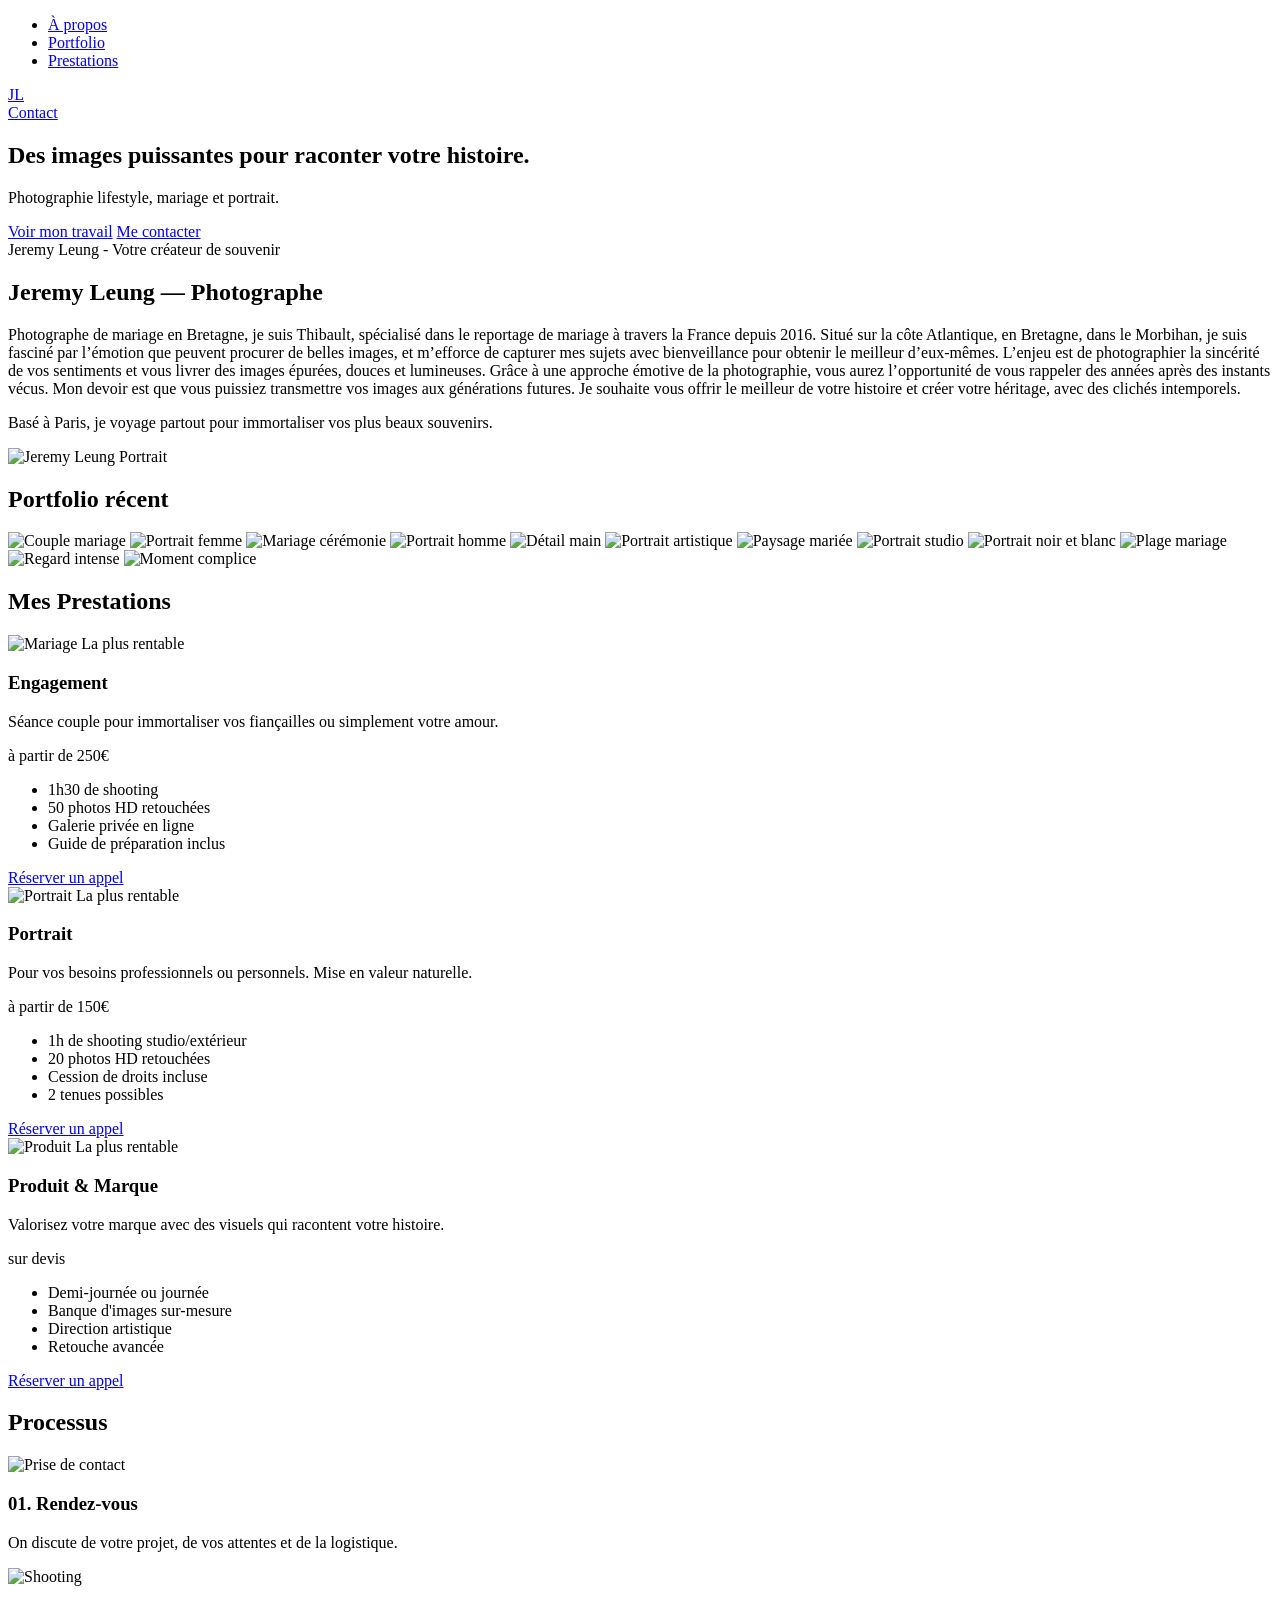
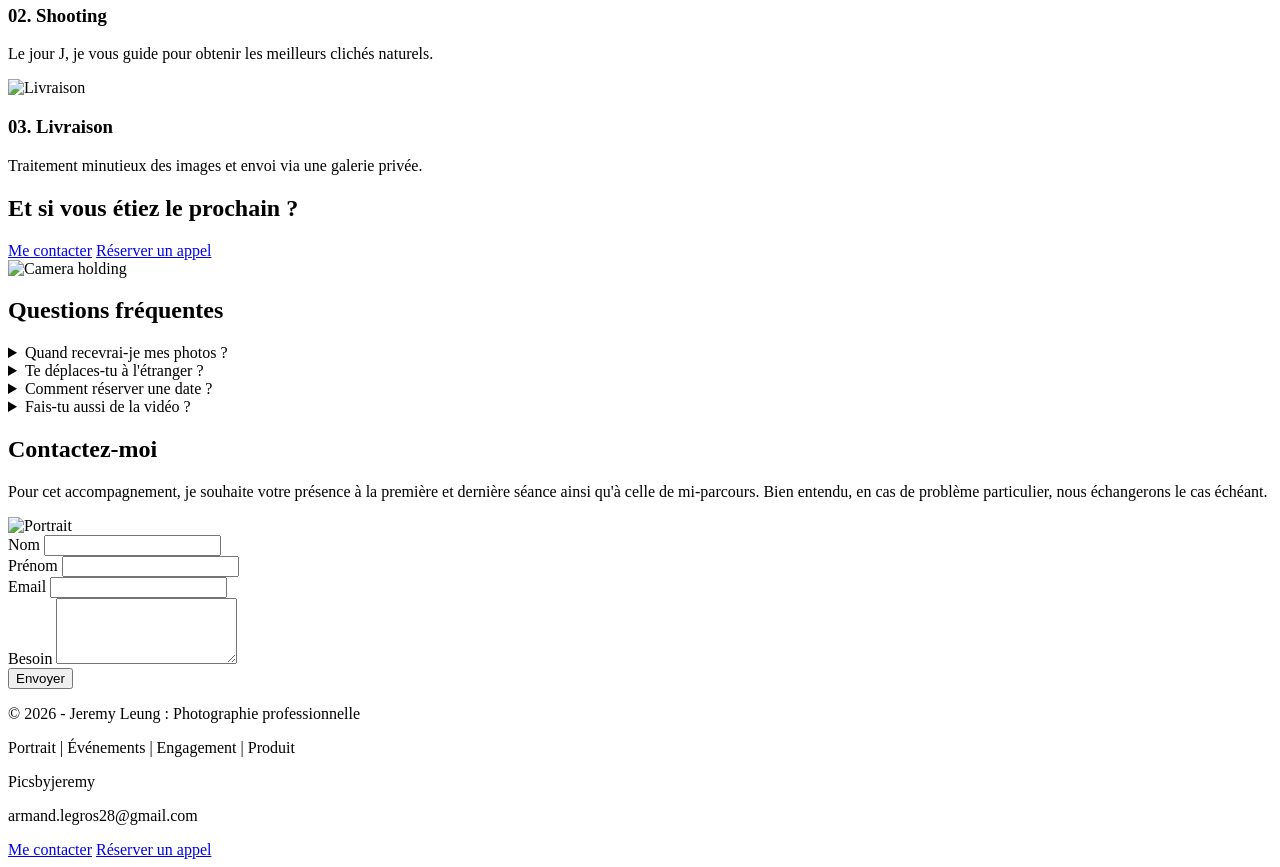
==== index.html @ e3a43986 "Add files via upload" ====
<!doctype html>
<html lang="fr">
  <head>
    <meta charset="UTF-8" />
    <meta name="viewport" content="width=device-width, initial-scale=1.0" />
    <title>Jeremy Leung — Photographe</title>
    <meta
      name="description"
      content="Portfolio de Jeremy Leung, photographe professionnel spécialisé en portraits, mariages et images narratives."
    />

    <!-- Google Fonts & Fontshare -->
    <link rel="preconnect" href="https://fonts.googleapis.com" />
    <link rel="preconnect" href="https://fonts.gstatic.com" crossorigin />
    <link
      href="https://fonts.googleapis.com/css2?family=Inconsolata:wght@300;400;500;600&display=swap"
      rel="stylesheet"
    />
    <link
      href="https://api.fontshare.com/v2/css?f[]=supreme@400,500,700&display=swap"
      rel="stylesheet"
    />

    <!-- Custom CSS -->
    <link rel="stylesheet" href="style.css" />

    <!-- Calendly widget CSS -->
    <link
      href="https://assets.calendly.com/assets/external/widget.css"
      rel="stylesheet"
    />
    <!-- Calendly widget JS -->
    <script
      src="https://assets.calendly.com/assets/external/widget.js"
      type="text/javascript"
      async
    ></script>
  </head>
  <body>
    <!-- Header / Navigation -->
    <header class="site-header">
      <div class="container header-container">
        <nav class="nav-left">
          <ul>
            <li><a href="#about">À propos</a></li>
            <li><a href="#gallery">Portfolio</a></li>
            <li><a href="#services">Prestations</a></li>
          </ul>
        </nav>

        <div class="logo-center">
          <a href="#" class="logo">JL</a>
        </div>

        <div class="nav-right">
          <a href="#contact" class="btn btn-primary">Contact</a>
        </div>
      </div>
    </header>

    <main>
      <!-- Hero Section -->
      <section class="hero">
        <div class="hero-overlay"></div>
        <div class="container hero-content">
          <h1>Des images puissantes pour raconter votre histoire.</h1>
          <p>Photographie lifestyle, mariage et portrait.</p>
          <div class="hero-buttons">
            <a href="#gallery" class="btn btn-primary">Voir mon travail</a>
            <a href="#contact" class="btn btn-secondary">Me contacter</a>
          </div>
        </div>
        <div class="hero-footer-text">
          Jeremy Leung - Votre créateur de souvenir
        </div>
      </section>

      <!-- Intro / About Section -->
      <section id="about" class="section about">
        <div class="container about-grid">
          <div class="about-text">
            <h2>Jeremy Leung — Photographe</h2>
            <p>
              Photographe de mariage en Bretagne, je suis Thibault, spécialisé
              dans le reportage de mariage à travers la France depuis 2016.
              Situé sur la côte Atlantique, en Bretagne, dans le Morbihan, je
              suis fasciné par l’émotion que peuvent procurer de belles images,
              et m’efforce de capturer mes sujets avec bienveillance pour
              obtenir le meilleur d’eux-mêmes. L’enjeu est de photographier la
              sincérité de vos sentiments et vous livrer des images épurées,
              douces et lumineuses. Grâce à une approche émotive de la
              photographie, vous aurez l’opportunité de vous rappeler des années
              après des instants vécus. Mon devoir est que vous puissiez
              transmettre vos images aux générations futures. Je souhaite vous
              offrir le meilleur de votre histoire et créer votre héritage, avec
              des clichés intemporels.
            </p>
            <p>
              Basé à Paris, je voyage partout pour immortaliser vos plus beaux
              souvenirs.
            </p>
          </div>
          <div class="about-image">
            <img src="/img/Frame 20.png" alt="Jeremy Leung Portrait" />
          </div>
        </div>
      </section>

      <!-- Gallery Grid -->
      <section id="gallery" class="section gallery">
        <div class="container">
          <h2 class="section-title">Portfolio récent</h2>
          <div class="gallery-grid">
            <!-- Row 1 -->
            <img
              src="https://images.unsplash.com/photo-1606216794074-735e91aa2c92?q=80&w=800&auto=format&fit=crop"
              alt="Couple mariage"
              class="gallery-item"
            />
            <img
              src="https://images.unsplash.com/photo-1531123897727-8f129e1688ce?q=80&w=800&auto=format&fit=crop"
              alt="Portrait femme"
              class="gallery-item"
            />
            <img
              src="https://images.unsplash.com/photo-1591604466107-ec97de577aff?q=80&w=800&auto=format&fit=crop"
              alt="Mariage cérémonie"
              class="gallery-item"
            />

            <!-- Row 2 -->
            <img
              src="https://images.unsplash.com/photo-1507003211169-0a1dd7228f2d?q=80&w=800&auto=format&fit=crop"
              alt="Portrait homme"
              class="gallery-item"
            />
            <img
              src="https://images.unsplash.com/photo-1583939003579-730e3918a45a?q=80&w=800&auto=format&fit=crop"
              alt="Détail main"
              class="gallery-item"
            />
            <img
              src="https://images.unsplash.com/photo-1544005313-94ddf0286df2?q=80&w=800&auto=format&fit=crop"
              alt="Portrait artistique"
              class="gallery-item"
            />

            <!-- Row 3 -->
            <img
              src="https://images.unsplash.com/photo-1595433707802-6b2626ef1c91?q=80&w=800&auto=format&fit=crop"
              alt="Paysage mariée"
              class="gallery-item"
            />
            <img
              src="https://images.unsplash.com/photo-1529626455594-4ff0802cfb7e?q=80&w=800&auto=format&fit=crop"
              alt="Portrait studio"
              class="gallery-item"
            />
            <img
              src="https://images.unsplash.com/photo-1552374196-1ab2a1c593e8?q=80&w=800&auto=format&fit=crop"
              alt="Portrait noir et blanc"
              class="gallery-item"
            />

            <!-- Row 4 -->
            <img
              src="https://images.unsplash.com/photo-1600618528240-fb9fc964b853?q=80&w=800&auto=format&fit=crop"
              alt="Plage mariage"
              class="gallery-item"
            />
            <img
              src="https://images.unsplash.com/photo-1601288496920-b6154fe3626a?q=80&w=800&auto=format&fit=crop"
              alt="Regard intense"
              class="gallery-item"
            />
            <img
              src="https://images.unsplash.com/photo-1522673607200-164d1b6ce486?q=80&w=800&auto=format&fit=crop"
              alt="Moment complice"
              class="gallery-item"
            />
          </div>

          <!-- CTA removed and moved to Process section -->
        </div>
      </section>

      <!-- Services -->
      <section id="services" class="section services">
        <div class="container">
          <h2 class="section-title">Mes Prestations</h2>
          <div class="services-grid">
            <!-- Card 1 -->
            <article class="service-card">
              <div class="service-image">
                <img
                  src="https://images.unsplash.com/photo-1515934751635-c81c6bc9a2d8?q=80&w=600&auto=format&fit=crop"
                  alt="Mariage"
                />
                <span class="service-tag">La plus rentable</span>
              </div>
              <div class="service-content">
                <h3>Engagement</h3>
                <p>
                  Séance couple pour immortaliser vos fiançailles ou simplement
                  votre amour.
                </p>
                <div class="service-price">à partir de 250€</div>
                <ul class="service-features">
                  <li>1h30 de shooting</li>
                  <li>50 photos HD retouchées</li>
                  <li>Galerie privée en ligne</li>
                  <li>Guide de préparation inclus</li>
                </ul>
                <a href="#contact" class="btn btn-block calendly-btn"
                  >Réserver un appel</a
                >
              </div>
            </article>

            <!-- Card 2 -->
            <article class="service-card highlight">
              <div class="service-image">
                <img
                  src="https://images.unsplash.com/photo-1531123897727-8f129e1688ce?q=80&w=600&auto=format&fit=crop"
                  alt="Portrait"
                />
                <span class="service-tag">La plus rentable</span>
              </div>
              <div class="service-content">
                <h3>Portrait</h3>
                <p>
                  Pour vos besoins professionnels ou personnels. Mise en valeur
                  naturelle.
                </p>
                <div class="service-price">à partir de 150€</div>
                <ul class="service-features">
                  <li>1h de shooting studio/extérieur</li>
                  <li>20 photos HD retouchées</li>
                  <li>Cession de droits incluse</li>
                  <li>2 tenues possibles</li>
                </ul>
                <a href="#contact" class="btn btn-block calendly-btn"
                  >Réserver un appel</a
                >
              </div>
            </article>

            <!-- Card 3 -->
            <article class="service-card">
              <div class="service-image">
                <img
                  src="https://images.unsplash.com/photo-1556761175-5973dc0f32e7?q=80&w=600&auto=format&fit=crop"
                  alt="Produit"
                />
                <span class="service-tag">La plus rentable</span>
              </div>
              <div class="service-content">
                <h3>Produit & Marque</h3>
                <p>
                  Valorisez votre marque avec des visuels qui racontent votre
                  histoire.
                </p>
                <div class="service-price">sur devis</div>
                <ul class="service-features">
                  <li>Demi-journée ou journée</li>
                  <li>Banque d'images sur-mesure</li>
                  <li>Direction artistique</li>
                  <li>Retouche avancée</li>
                </ul>
                <a href="#contact" class="btn btn-block calendly-btn"
                  >Réserver un appel</a
                >
              </div>
            </article>
          </div>
        </div>
      </section>

      <!-- Process -->
      <!-- Process Section -->
      <section id="process" class="section process">
        <div class="container">
          <h2 class="section-title">Processus</h2>
          <div class="process-steps">
            <div class="step">
              <div class="step-image">
                <img
                  src="https://images.unsplash.com/photo-1542038784456-1ea8e935640e?q=80&w=600&auto=format&fit=crop"
                  alt="Prise de contact"
                />
              </div>
              <h3>01. Rendez-vous</h3>
              <p>
                On discute de votre projet, de vos attentes et de la logistique.
              </p>
            </div>
            <div class="step">
              <div class="step-image">
                <img
                  src="https://images.unsplash.com/photo-1516035069371-29a1b244cc32?q=80&w=600&auto=format&fit=crop"
                  alt="Shooting"
                />
              </div>
              <h3>02. Shooting</h3>
              <p>
                Le jour J, je vous guide pour obtenir les meilleurs clichés
                naturels.
              </p>
            </div>
            <div class="step">
              <div class="step-image">
                <img
                  src="https://images.unsplash.com/photo-1460925895917-afdab827c52f?q=80&w=600&auto=format&fit=crop"
                  alt="Livraison"
                />
              </div>
              <h3>03. Livraison</h3>
              <p>
                Traitement minutieux des images et envoi via une galerie privée.
              </p>
            </div>
          </div>

          <div class="process-footer">
            <h2>Et si vous étiez le prochain ?</h2>
            <div class="process-buttons">
              <a href="#contact" class="btn btn-primary">Me contacter</a>
              <a href="#" class="btn btn-outline calendly-btn"
                >Réserver un appel</a
              >
            </div>
          </div>
        </div>
      </section>

      <!-- FAQ -->
      <section class="section faq">
        <div class="container">
          <div class="faq-content">
            <div class="faq-image">
              <img
                src="https://images.unsplash.com/photo-1552168324-d612d77725e3?q=80&w=600&auto=format&fit=crop"
                alt="Camera holding"
              />
            </div>
            <div class="faq-questions">
              <h2 class="section-title">Questions fréquentes</h2>

              <details>
                <summary>Quand recevrai-je mes photos ?</summary>
                <p>
                  En général, je livre les galeries complètes sous 3 à 4
                  semaines maximum pour un mariage, et 1 semaine pour une séance
                  portrait.
                </p>
              </details>

              <details>
                <summary>Te déplaces-tu à l'étranger ?</summary>
                <p>
                  Oui ! J'adore voyager pour des projets. Les frais de
                  déplacement sont à prévoir dans le devis.
                </p>
              </details>

              <details>
                <summary>Comment réserver une date ?</summary>
                <p>
                  Un acompte de 30% est demandé pour bloquer la date, accompagné
                  d'un contrat signé.
                </p>
              </details>

              <details>
                <summary>Fais-tu aussi de la vidéo ?</summary>
                <p>
                  Je me concentre uniquement sur la photographie pour garantir
                  la meilleure qualité, mais je peux vous recommander des
                  vidéastes talentueux.
                </p>
              </details>
            </div>
          </div>
        </div>
      </section>

      <!-- Contact Section -->
      <section id="contact" class="section contact-section">
        <div class="contact-content">
          <h2>Contactez-moi</h2>
          <p>
            Pour cet accompagnement, je souhaite votre présence à la première et
            dernière séance ainsi qu'à celle de mi-parcours. Bien entendu, en
            cas de problème particulier, nous échangerons le cas échéant.
          </p>

          <div class="contact-row">
            <div class="contact-portrait">
              <img
                src="https://images.unsplash.com/photo-1507003211169-0a1dd7228f2d?q=80&w=600&auto=format&fit=crop"
                alt="Portrait"
              />
            </div>
            <div class="contact-form-wrapper">
              <form
                class="contact-form"
                action="https://formspree.io/armand.legros28@gmail.com"
                method="POST"
              >
                <div class="form-group">
                  <label for="name">Nom</label>
                  <input type="text" id="name" name="nom" required />
                </div>
                <div class="form-group">
                  <label for="prenom">Prénom</label>
                  <input type="text" id="prenom" name="prenom" required />
                </div>
                <div class="form-group">
                  <label for="email">Email</label>
                  <input type="email" id="email" name="email" required />
                </div>
                <div class="form-group">
                  <label for="besoin">Besoin</label>
                  <textarea
                    id="besoin"
                    name="besoin"
                    rows="4"
                    required
                  ></textarea>
                </div>
                <button type="submit" class="btn btn-submit-contact">
                  Envoyer
                </button>
              </form>
            </div>
          </div>
        </div>
      </section>

      <!-- Footer -->
      <footer class="site-footer">
        <div class="container">
          <div class="footer-content">
            <div class="footer-left">
              <p class="footer-copyright">
                © 2026 - Jeremy Leung : Photographie professionnelle
              </p>
              <p class="footer-services">
                Portrait | Événements | Engagement | Produit
              </p>
            </div>
            <div class="footer-center">
              <p class="footer-instagram">Picsbyjeremy</p>
              <p class="footer-email">armand.legros28@gmail.com</p>
            </div>
            <div class="footer-right">
              <a href="#contact" class="btn btn-footer-primary">Me contacter</a>
              <a href="#" class="btn btn-footer-outline calendly-btn"
                >Réserver un appel</a
              >
            </div>
          </div>
        </div>
      </footer>
    </main>
    <script src="script.js"></script>
  </body>
</html>
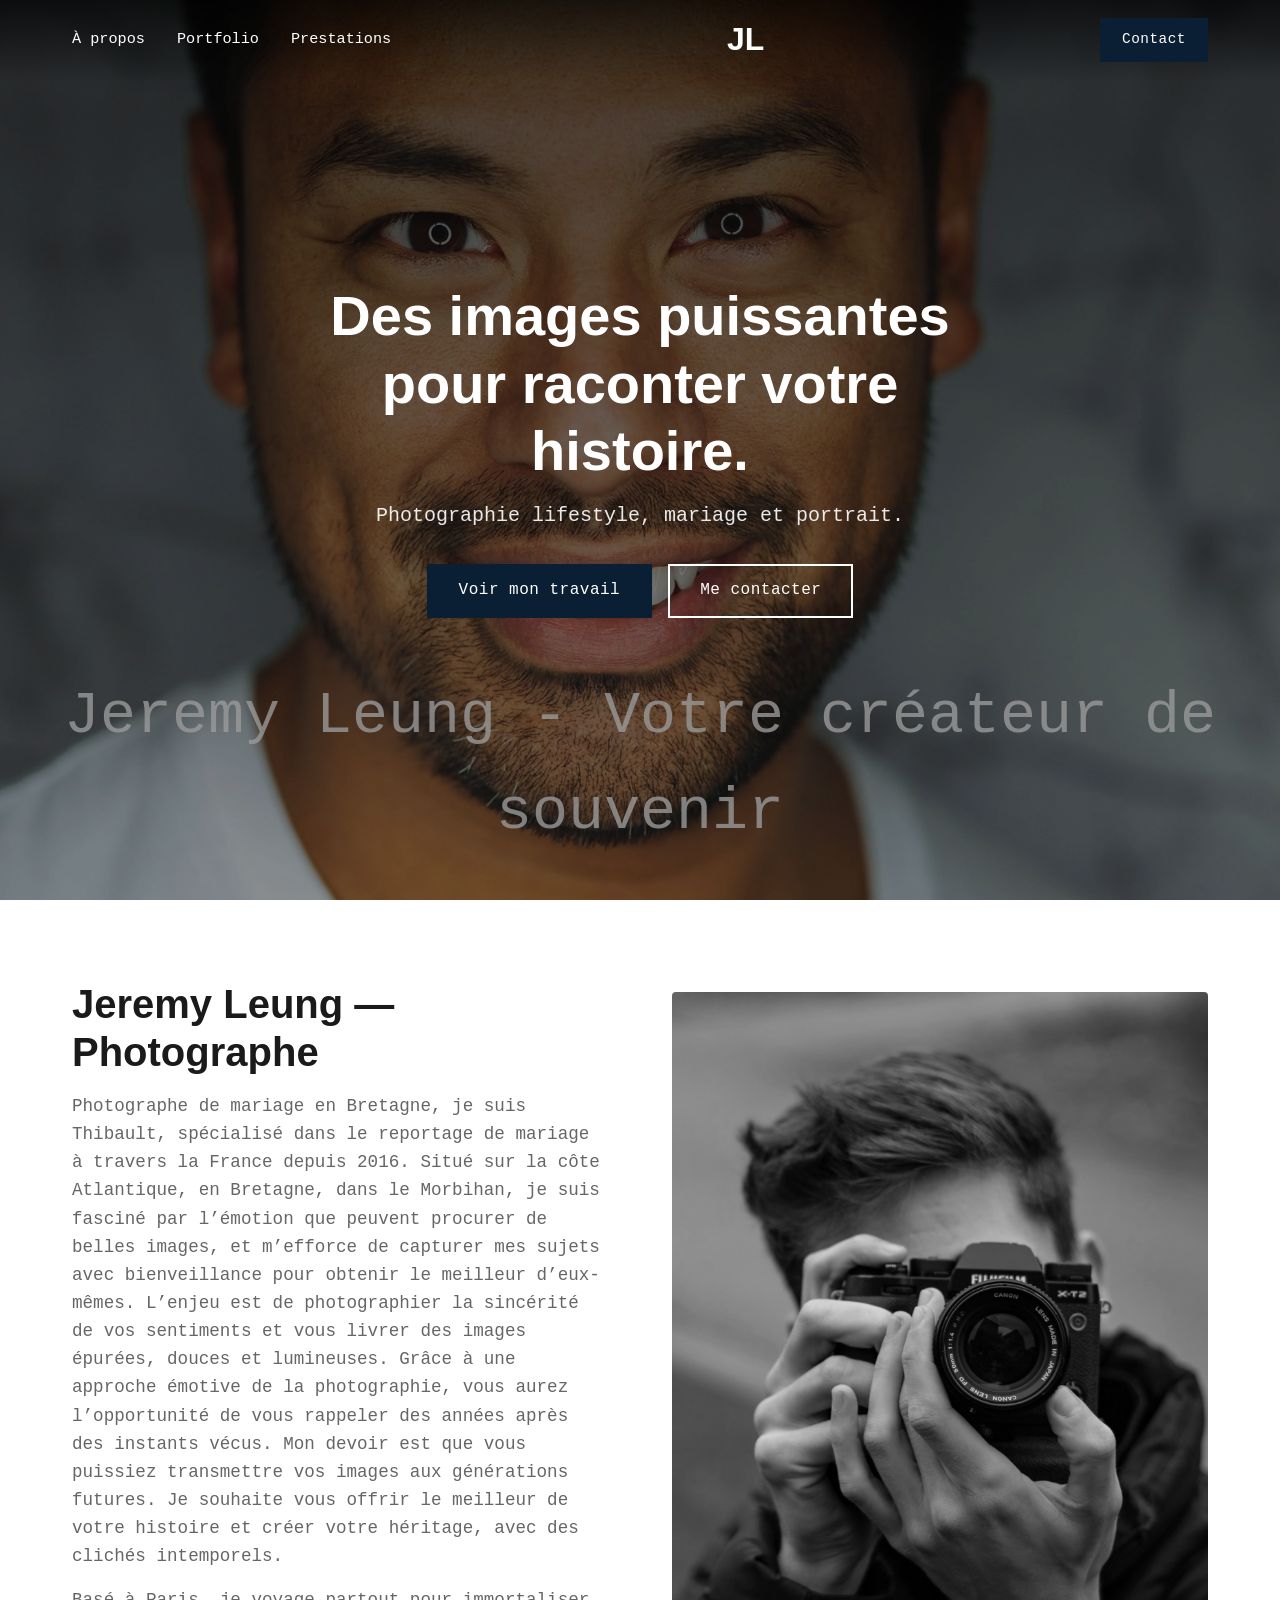
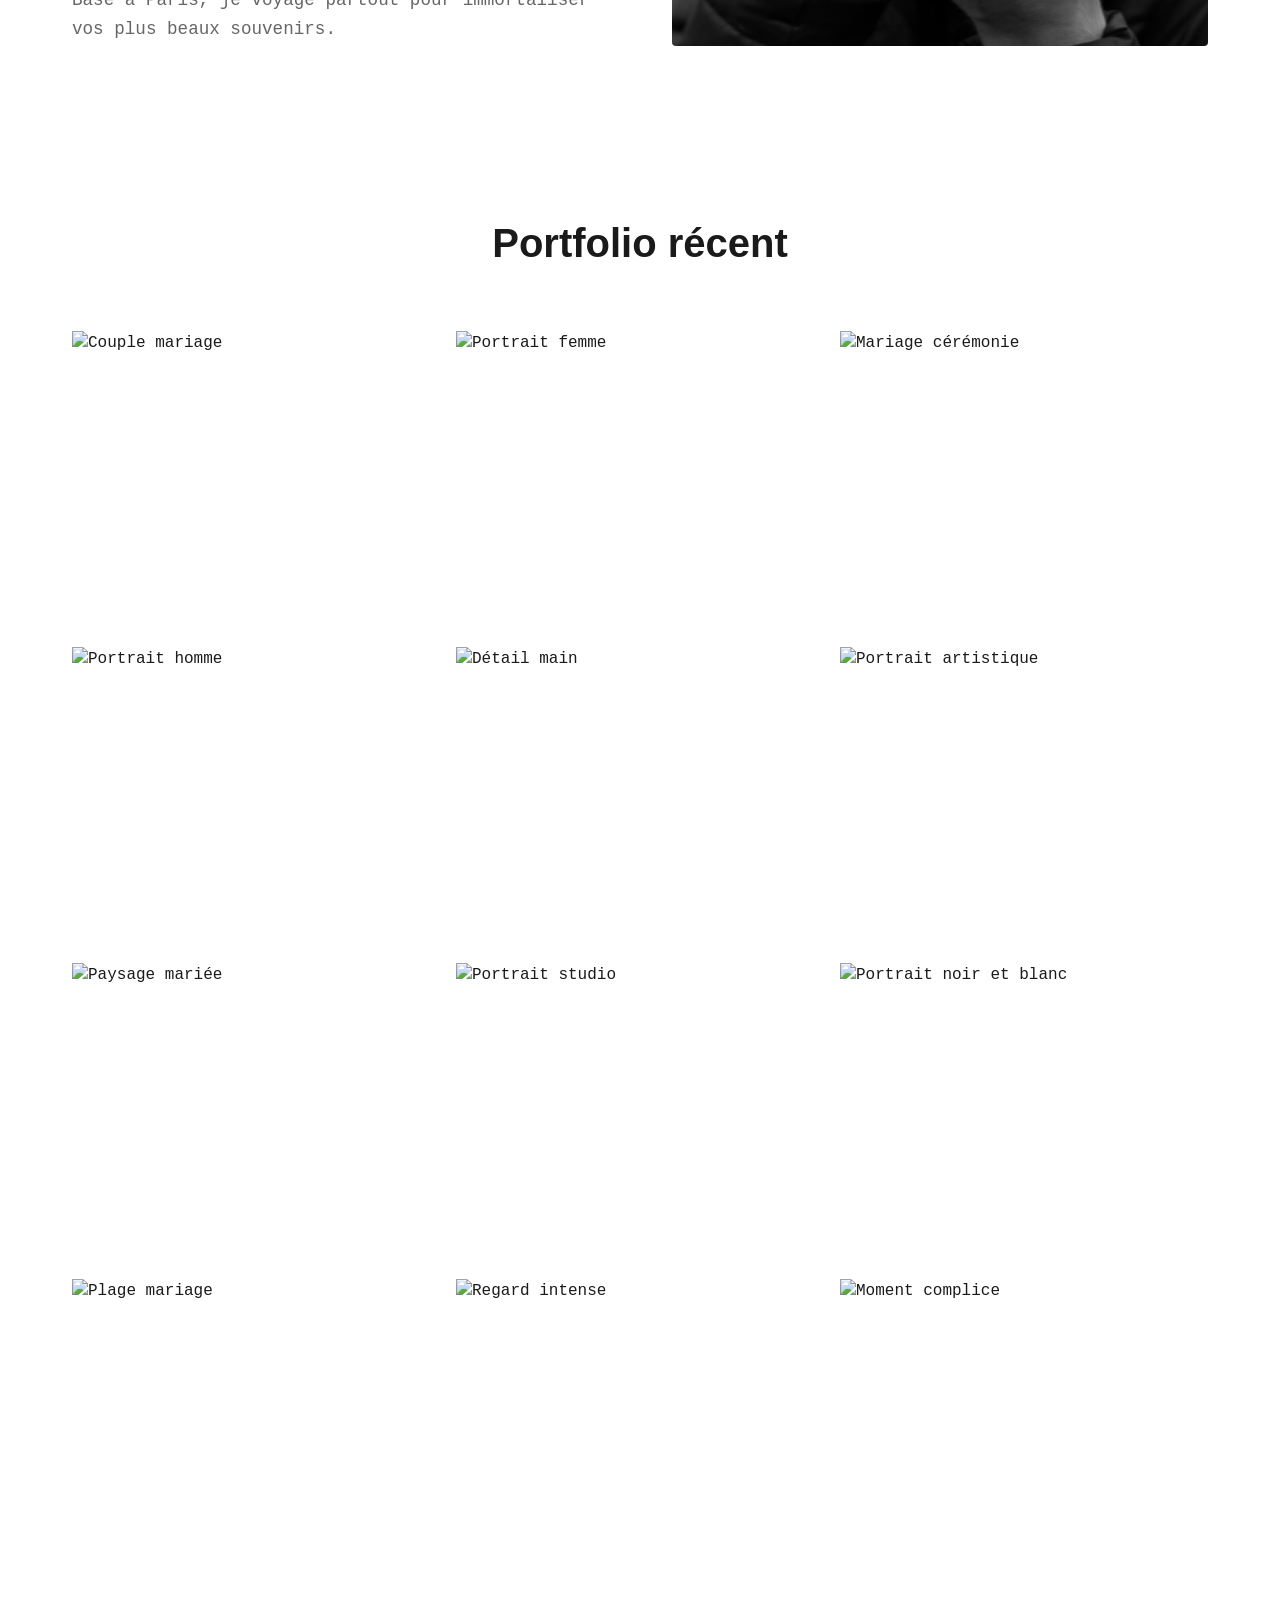
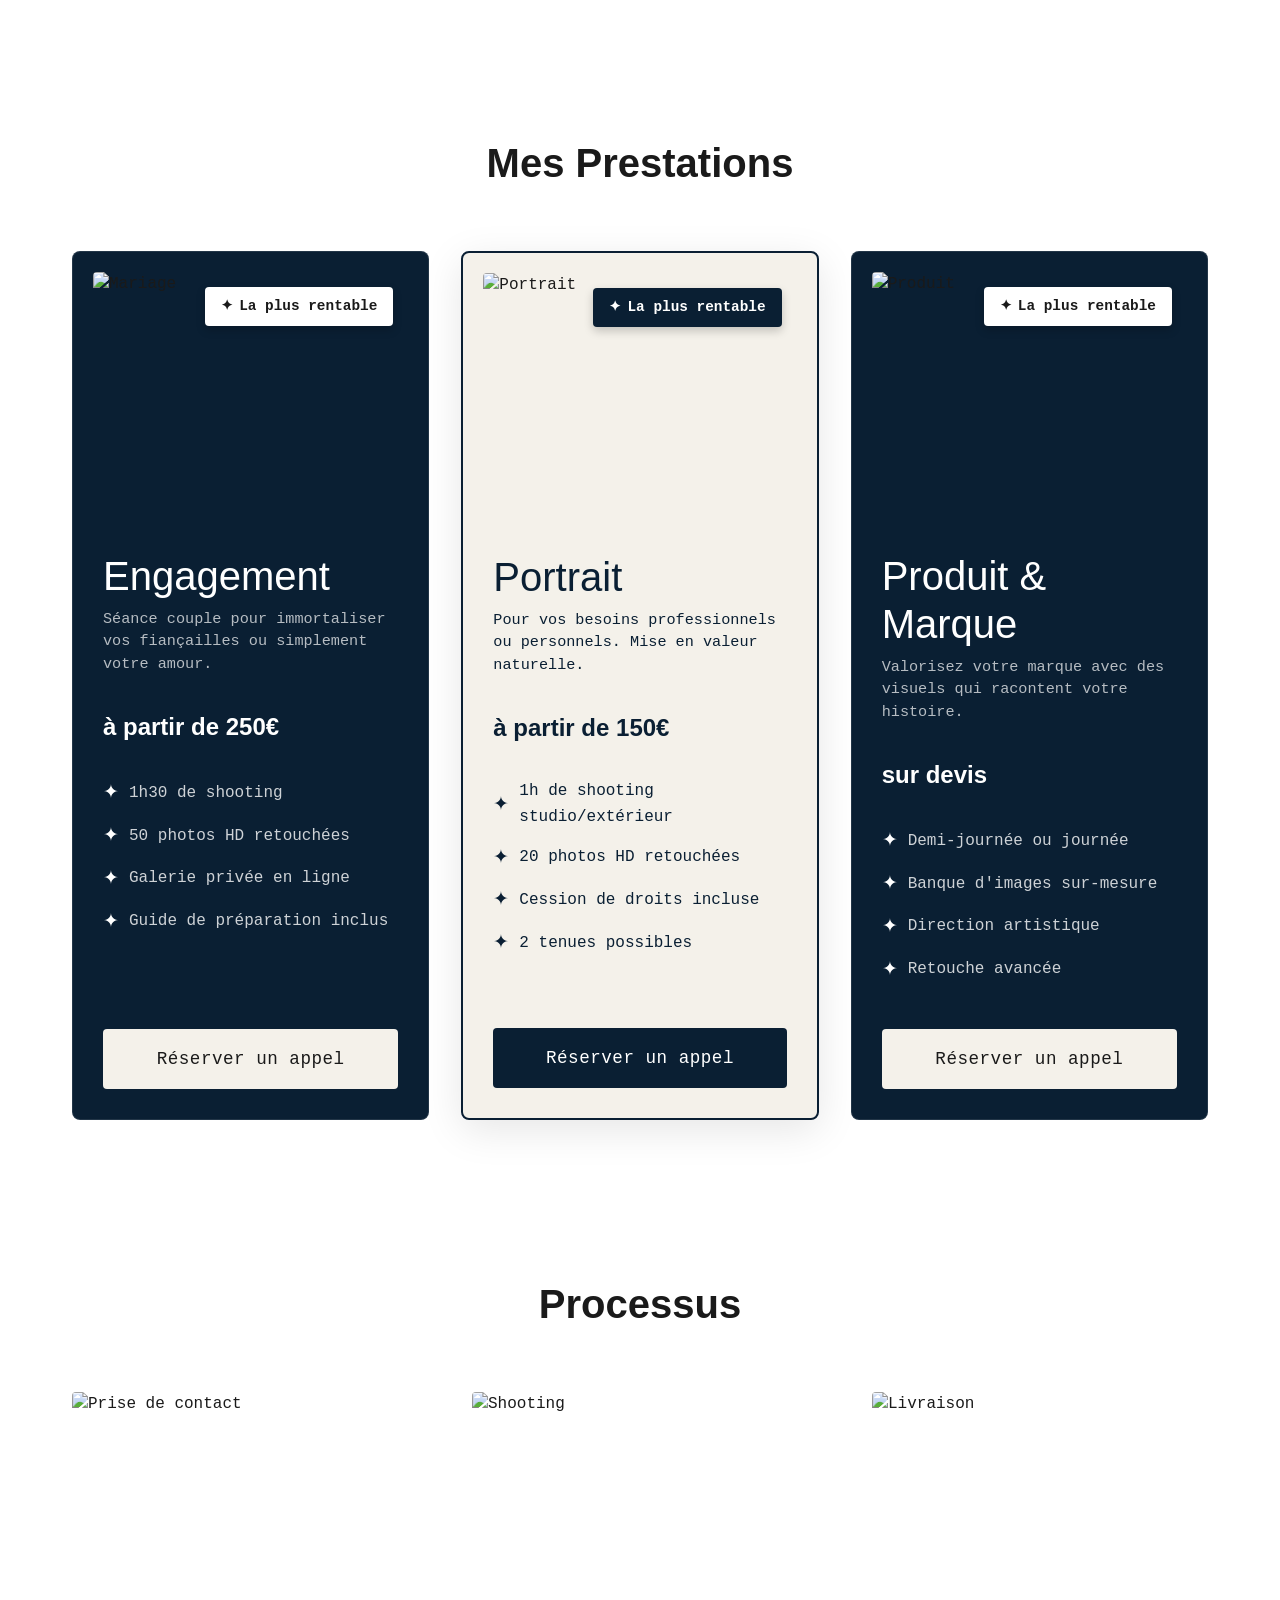
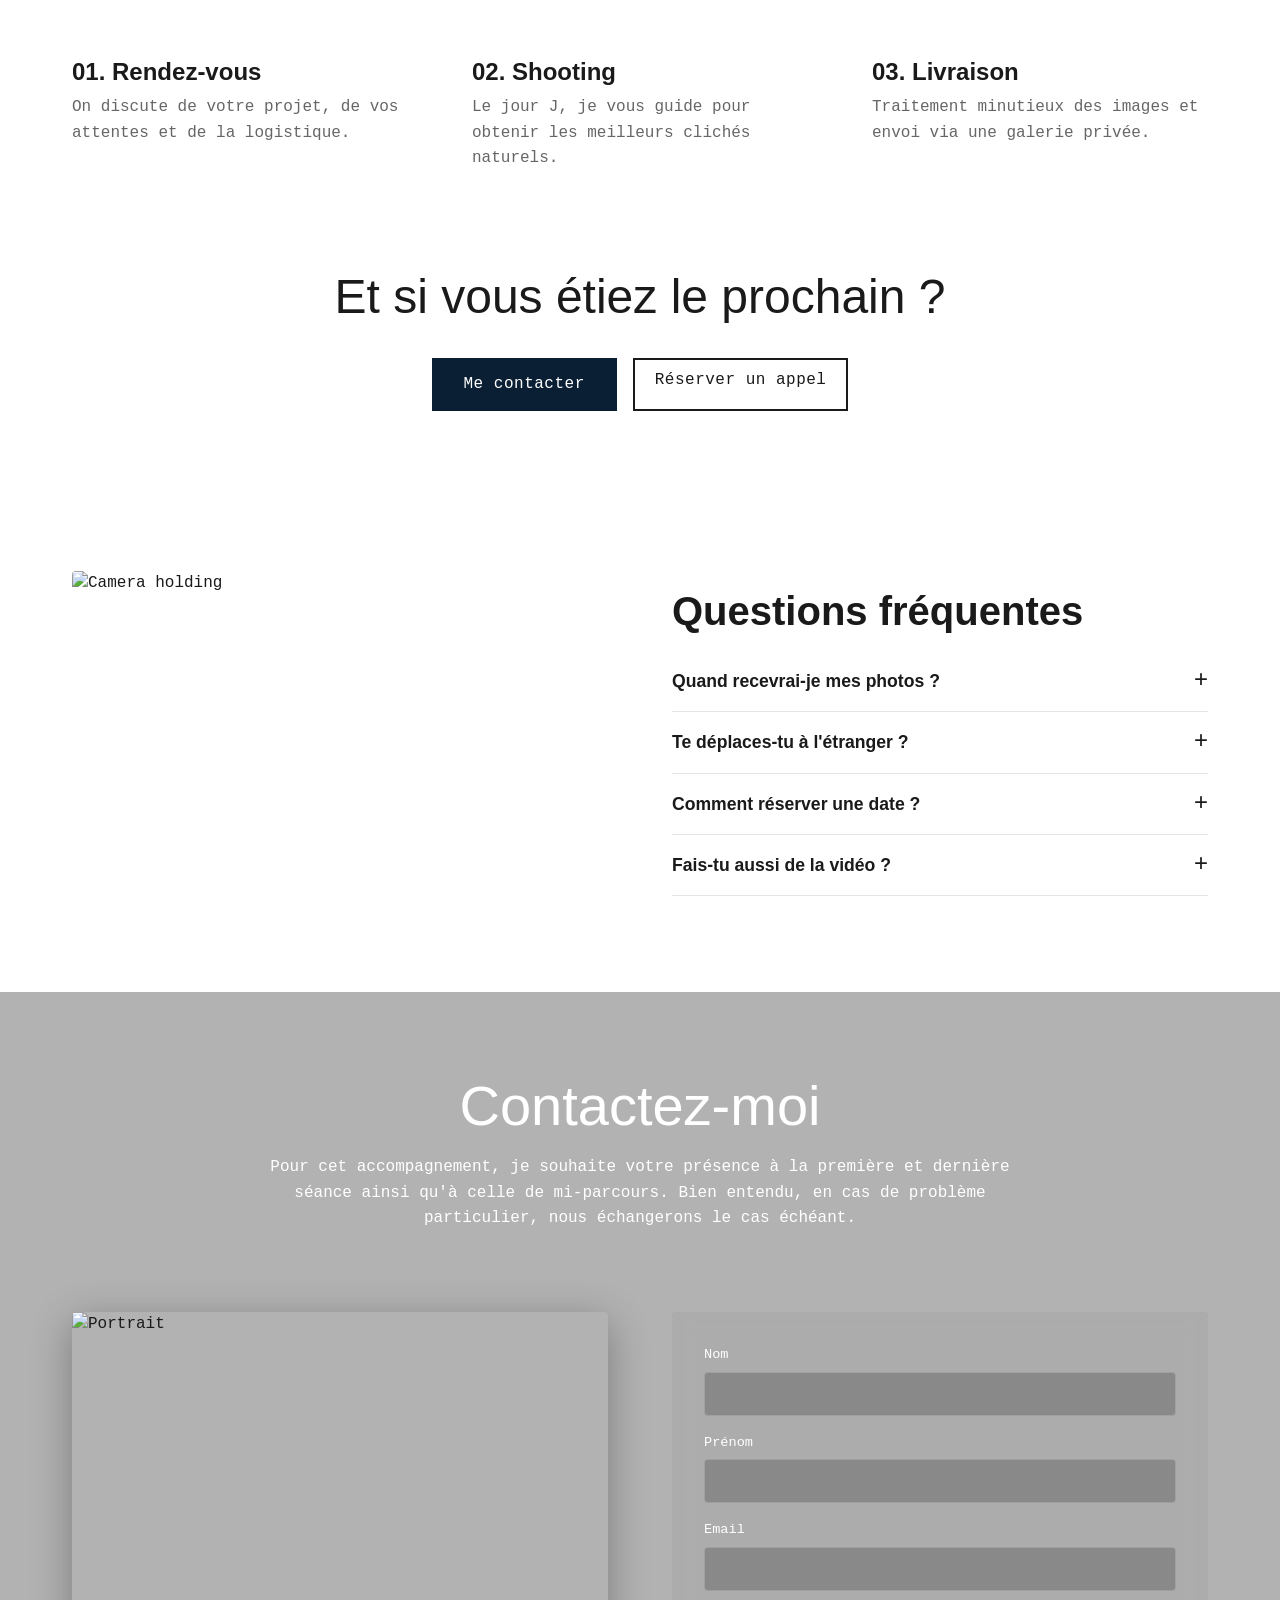
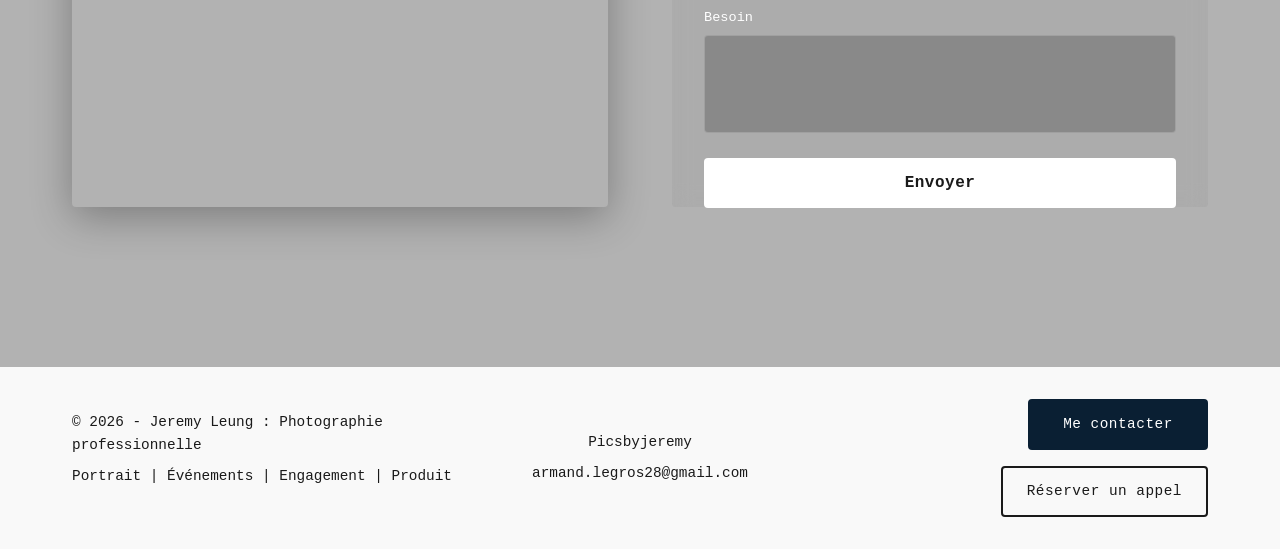
==== commit cf50206f: "Update print statement from 'Hello' to 'Goodbye'" ====
--- a/index.html
+++ b/index.html
@@ -101,7 +101,7 @@
             </p>
           </div>
           <div class="about-image">
-            <img src="/img/Frame 20.png" alt="Jeremy Leung Portrait" />
+            <img src="img/Frame 20.png" alt="Jeremy Leung Portrait" />
           </div>
         </div>
       </section>
@@ -466,3 +466,4 @@
     <script src="script.js"></script>
   </body>
 </html>
+
--- a/style.css
+++ b/style.css
@@ -0,0 +1,1076 @@
+/* 
+   --------------------------------------------------------------
+   CSS Variables & Custom Properties
+   --------------------------------------------------------------
+*/
+:root {
+  /* Colors */
+  --color-primary: #0a1f33; /* Dark Navy Blue */
+  --color-secondary: #f4f1ea; /* Light Beige/Cream */
+  --color-accent: #c5a47e; /* Gold/Bronze Accent */
+  --color-text-dark: #1a1a1a;
+  --color-text-light: #ffffff;
+  --color-text-grey: #666666;
+  --color-bg-light: #ffffff;
+  --color-bg-alt: #f9f9f9;
+
+  /* Fonts */
+  --font-heading: "Supreme", sans-serif;
+  --font-body: "Inconsolata", monospace;
+
+  /* Spacing */
+  --spacing-xs: 0.5rem;
+  --spacing-sm: 1rem;
+  --spacing-md: 2rem;
+  --spacing-lg: 4rem;
+  --spacing-xl: 5rem;
+
+  /* Layout */
+  --container-width: 1200px;
+  --header-height: 80px;
+
+  /* Borders */
+  --border-radius: 4px;
+}
+
+/* 
+   --------------------------------------------------------------
+   Reset & Global Styles
+   --------------------------------------------------------------
+*/
+*,
+*::before,
+*::after {
+  box-sizing: border-box;
+  margin: 0;
+  padding: 0;
+}
+
+html {
+  scroll-behavior: smooth;
+  font-size: 16px;
+}
+
+body {
+  font-family: var(--font-body);
+  color: var(--color-text-dark);
+  background-color: var(--color-bg-light);
+  line-height: 1.6;
+  overflow-x: hidden;
+}
+
+img {
+  max-width: 100%;
+  height: auto;
+  display: block;
+}
+
+ul {
+  list-style: none;
+}
+
+a {
+  text-decoration: none;
+  color: inherit;
+  transition: color 0.3s ease;
+}
+
+/* Typography */
+h1,
+h2,
+h3,
+h4,
+h5,
+h6 {
+  font-family: var(--font-heading);
+  font-weight: 700;
+  line-height: 1.2;
+  margin-bottom: var(--spacing-sm);
+}
+
+h1 {
+  font-size: 3.5rem;
+}
+h2 {
+  font-size: 2.5rem;
+}
+h3 {
+  font-size: 1.5rem;
+}
+
+p {
+  margin-bottom: var(--spacing-sm);
+  color: var(--color-text-grey);
+}
+
+.section-title {
+  text-align: center;
+  margin-bottom: var(--spacing-lg);
+  position: relative;
+  display: inline-block;
+  left: 50%;
+  transform: translateX(-50%);
+}
+
+/* Underline removed as requested */
+
+/* Utilities */
+.container {
+  max-width: var(--container-width);
+  margin: 0 auto;
+  padding: 0 var(--spacing-md);
+}
+
+.section {
+  padding: var(--spacing-xl) 0;
+}
+
+.btn {
+  display: inline-block;
+  padding: 12px 30px;
+  font-weight: 500;
+  letter-spacing: 0.5px;
+  border: 2px solid transparent;
+  transition: all 0.3s ease;
+  cursor: pointer;
+  font-size: 1rem;
+  font-family: var(--font-body);
+}
+
+.btn-primary {
+  background-color: var(--color-primary);
+  color: var(--color-text-light);
+  border-color: var(--color-primary);
+}
+
+.btn-primary:hover {
+  background-color: transparent;
+  color: var(--color-primary);
+}
+
+.btn-secondary {
+  background-color: transparent;
+  color: var(--color-text-light);
+  border-color: var(--color-text-light);
+}
+
+.btn-secondary:hover {
+  background-color: var(--color-text-light);
+  color: var(--color-text-dark);
+}
+
+.btn-outline {
+  background-color: transparent;
+  color: var(--color-primary);
+  border-color: var(--color-primary);
+  padding: 8px 20px;
+}
+
+.btn-outline:hover {
+  background-color: var(--color-primary);
+  color: var(--color-text-light);
+}
+
+/* 
+   --------------------------------------------------------------
+   Header
+   --------------------------------------------------------------
+*/
+.site-header {
+  height: var(--header-height);
+  background: linear-gradient(to bottom, rgba(0, 0, 0, 0.6), transparent);
+  position: fixed;
+  top: 0;
+  left: 0;
+  width: 100%;
+  z-index: 1000;
+  display: flex;
+  align-items: center;
+}
+
+.header-container {
+  display: flex;
+  justify-content: space-between;
+  align-items: center;
+  width: 100%;
+}
+
+.nav-left ul {
+  display: flex;
+  gap: var(--spacing-md);
+}
+
+.nav-left a {
+  font-weight: 500;
+  font-size: 0.95rem;
+  color: var(--color-text-light); /* Changed to white */
+}
+
+.nav-left a:hover {
+  color: var(--color-accent);
+}
+
+.logo-center {
+  text-align: center;
+  /* Ensure absolute centering if needed, but space-between is requested */
+}
+
+.logo {
+  font-family: var(--font-heading);
+  font-size: 2rem;
+  font-weight: 700;
+  color: var(--color-text-light); /* Changed to white */
+}
+
+.nav-right .btn {
+  padding: 8px 20px;
+  font-size: 0.9rem;
+}
+
+/* 
+   --------------------------------------------------------------
+   Hero Section
+   --------------------------------------------------------------
+*/
+.hero {
+  height: 100vh;
+  background-image: url("img/hero-jere.webp");
+  background-size: cover;
+  background-position: center;
+  position: relative;
+  display: flex;
+  align-items: center;
+  justify-content: center;
+  text-align: center;
+  color: var(--color-text-light);
+  margin-top: 0; /* Override margin if needed */
+}
+
+.hero-overlay {
+  position: absolute;
+  top: 0;
+  left: 0;
+  width: 100%;
+  height: 100%;
+  background: rgba(0, 0, 0, 0.4);
+  z-index: 1;
+}
+
+.hero-content {
+  position: relative;
+  z-index: 2;
+  max-width: 800px;
+}
+
+.hero p {
+  color: rgba(255, 255, 255, 0.9);
+  font-size: 1.25rem;
+  margin-bottom: var(--spacing-md);
+}
+
+.hero-buttons {
+  display: flex;
+  justify-content: center;
+  gap: var(--spacing-sm);
+}
+
+.hero-footer-text {
+  position: absolute;
+  bottom: 40px;
+  width: 100%;
+  text-align: center;
+  font-size: 60px;
+  font-weight: 300;
+  font-family: var(--font-body);
+  color: rgba(255, 255, 255, 0.8);
+  left: 0;
+  padding: 0 var(--spacing-sm);
+}
+
+/* 
+   --------------------------------------------------------------
+   About Section
+   --------------------------------------------------------------
+*/
+.about {
+  background-color: var(--color-bg-light);
+}
+
+.about-grid {
+  display: grid;
+  grid-template-columns: 1fr 1fr;
+  gap: var(--spacing-lg);
+  align-items: center;
+}
+
+.about-text p {
+  font-size: 1.1rem;
+  margin-bottom: var(--spacing-sm);
+}
+
+.about-image img {
+  border-radius: var(--border-radius);
+}
+
+/* 
+   --------------------------------------------------------------
+   Gallery Section
+   --------------------------------------------------------------
+*/
+.gallery {
+  background-color: var(--color-bg-light);
+}
+
+.gallery-grid {
+  display: grid;
+  grid-template-columns: repeat(3, 1fr); /* Force 3 columns */
+  gap: var(--spacing-sm);
+  grid-auto-rows: 300px;
+}
+
+.gallery-item {
+  width: 100%;
+  height: 100%;
+  object-fit: cover;
+  transition: transform 0.3s ease;
+  cursor: pointer;
+}
+
+.gallery-item:hover {
+  transform: scale(1.02);
+  z-index: 2;
+  box-shadow: 0 5px 15px rgba(0, 0, 0, 0.2);
+}
+
+/* Make some items span differently for a masonry feel if supported */
+/* Removed masonry/spanning classes as requested: 3 columns strict */
+
+.gallery-cta {
+  text-align: center;
+  margin-top: var(--spacing-lg);
+}
+
+.gallery-cta h3 {
+  font-size: 2rem;
+  margin-bottom: var(--spacing-md);
+  font-family: var(--font-heading);
+}
+
+.cta-buttons {
+  display: flex;
+  justify-content: center;
+  gap: var(--spacing-sm);
+}
+
+/* 
+   --------------------------------------------------------------
+   Services Section
+   --------------------------------------------------------------
+*/
+.services {
+  background-color: var(--color-bg-light);
+  color: var(--color-text-dark);
+}
+
+.services .section-title {
+  color: var(--color-text-dark);
+}
+
+.services-grid {
+  display: grid;
+  grid-template-columns: repeat(auto-fit, minmax(300px, 1fr));
+  gap: var(--spacing-md);
+}
+
+.service-card {
+  background: var(--color-primary); /* Dark background matching the image */
+  border: 1px solid rgba(255, 255, 255, 0.1);
+  border-radius: 8px; /* Slightly larger radius */
+  overflow: hidden;
+  transition: transform 0.3s ease;
+  position: relative;
+  display: flex;
+  flex-direction: column;
+}
+
+.service-card:hover {
+  transform: translateY(-5px);
+  box-shadow: 0 10px 30px rgba(0, 0, 0, 0.3);
+}
+
+.service-image {
+  position: relative;
+  padding: 20px 20px 0 20px; /* Padding around image like in design */
+}
+
+.service-image img {
+  width: 100%;
+  height: 250px;
+  object-fit: cover;
+  border-radius: 4px; /* Slight radius on image */
+}
+
+.service-tag {
+  position: absolute;
+  top: 35px;
+  right: 35px;
+  background-color: var(--color-bg-light);
+  color: var(--color-text-dark);
+  padding: 8px 16px;
+  border-radius: 4px;
+  font-size: 0.9rem;
+  font-weight: 600;
+  box-shadow: 0 4px 10px rgba(0, 0, 0, 0.2);
+  display: flex;
+  align-items: center;
+  gap: 6px;
+}
+
+.service-tag::before {
+  content: "✦";
+}
+
+.service-content {
+  padding: 30px; /* More padding */
+  text-align: left; /* Alignment left */
+  flex-grow: 1;
+  display: flex;
+  flex-direction: column;
+}
+
+.service-content h3 {
+  margin-bottom: var(--spacing-xs);
+  font-size: 2.5rem; /* Larger title */
+  font-weight: 500;
+  color: var(--color-text-light);
+}
+
+.service-content p {
+  color: rgba(255, 255, 255, 0.7);
+  margin-bottom: var(--spacing-md);
+  font-size: 0.95rem;
+  line-height: 1.5;
+}
+
+.service-price {
+  font-size: 1.5rem;
+  font-weight: 700;
+  margin-bottom: var(--spacing-md);
+  color: var(--color-text-light);
+  font-family: var(--font-heading);
+}
+
+.service-features {
+  text-align: left;
+  margin-bottom: auto; /* Push button to bottom */
+  padding-left: 0;
+  list-style: none; /* Custom bullets */
+}
+
+.service-features li {
+  list-style-type: none;
+  color: rgba(255, 255, 255, 0.8);
+  margin-bottom: 12px;
+  display: flex;
+  align-items: center;
+  gap: 10px;
+  font-family: var(--font-body);
+}
+
+.service-features li::before {
+  content: "✦"; /* 4-pointed star Unicode */
+  color: var(--color-text-light);
+  font-size: 1.2rem;
+}
+
+.service-content .btn-block {
+  width: 100%;
+  background-color: var(--color-secondary);
+  color: var(--color-text-dark);
+  text-align: center;
+  border: none;
+  margin-top: var(--spacing-md);
+  padding: 16px;
+  font-size: 1.1rem;
+  border-radius: 4px;
+}
+
+.service-content .btn-block:hover {
+  background-color: #e0ddd5; /* Slightly darker beige */
+  color: var(--color-text-dark);
+}
+
+/* Highlighted Service Card */
+.service-card.highlight {
+  background-color: var(--color-secondary);
+  border: 2px solid var(--color-primary); /* Blue stroke added */
+  z-index: 2;
+  box-shadow: 0 10px 40px rgba(0, 0, 0, 0.1);
+}
+
+.service-card.highlight .service-content h3,
+.service-card.highlight .service-price,
+.service-card.highlight .service-content p,
+.service-card.highlight .service-features li {
+  color: var(--color-primary);
+}
+
+.service-card.highlight .service-features li::before {
+  color: var(--color-primary);
+}
+
+.service-card.highlight .btn-block {
+  background-color: var(--color-primary);
+  color: var(--color-text-light);
+}
+
+.service-card.highlight .btn-block:hover {
+  background-color: #0f2b45; /* Slightly lighter navy */
+}
+
+.service-card.highlight .service-tag {
+  background-color: var(--color-primary);
+  color: var(--color-text-light);
+}
+
+/* 
+   --------------------------------------------------------------
+   Process Section
+   --------------------------------------------------------------
+*/
+.process {
+  background-color: var(--color-bg-light);
+  text-align: left; /* Default left align for content inside */
+}
+
+/* Center the main title though */
+.process .section-title {
+  text-align: center;
+}
+
+.process-steps {
+  display: grid;
+  grid-template-columns: repeat(auto-fit, minmax(300px, 1fr));
+  gap: var(--spacing-lg);
+  margin-bottom: var(--spacing-xl);
+}
+
+.step-image {
+  width: 100%;
+  height: 250px;
+  border-radius: 4px; /* Rectangular with slight radius */
+  overflow: hidden;
+  margin-bottom: var(--spacing-sm);
+  box-shadow: none; /* Removed shadow for cleaner look or keep if desired, usually clean in ref */
+}
+
+.step-image img {
+  width: 100%;
+  height: 100%;
+  object-fit: cover;
+}
+
+.step h3 {
+  display: flex;
+  align-items: center;
+  gap: 10px;
+  font-size: 1.5rem;
+  margin-bottom: var(--spacing-xs);
+}
+
+.step h3 span {
+  font-size: 1.2rem; /* Icon size */
+}
+
+.process-footer {
+  text-align: center;
+  margin-top: var(--spacing-lg);
+}
+
+.process-footer h2 {
+  font-size: 3rem;
+  font-weight: 300;
+  margin-bottom: var(--spacing-md);
+  color: var(--color-text-dark);
+}
+
+.process-buttons {
+  display: flex;
+  justify-content: center;
+  gap: var(--spacing-sm);
+}
+
+.process-buttons .btn-primary {
+  background-color: var(--color-primary);
+  border-color: var(--color-primary);
+}
+
+.process-buttons .btn-outline {
+  color: var(--color-text-dark);
+  border-color: var(--color-text-dark);
+}
+
+.process-buttons .btn-outline:hover {
+  background-color: var(--color-text-dark);
+  color: var(--color-bg-light);
+}
+
+/* 
+   --------------------------------------------------------------
+   FAQ Section
+   --------------------------------------------------------------
+*/
+.faq {
+  background-color: var(--color-bg-light);
+}
+
+.faq-content {
+  display: grid;
+  grid-template-columns: 1fr 1fr;
+  gap: var(--spacing-lg);
+  align-items: start;
+}
+
+.faq-image img {
+  border-radius: var(--border-radius);
+}
+
+.faq-questions {
+  padding-top: var(--spacing-sm);
+}
+
+.faq-questions .section-title {
+  text-align: left;
+  left: 0;
+  transform: none;
+  margin-bottom: var(--spacing-md);
+}
+
+/* Underline adjustment removed */
+
+details {
+  margin-bottom: var(--spacing-sm);
+  border-bottom: 1px solid rgba(0, 0, 0, 0.1);
+  padding-bottom: var(--spacing-sm);
+}
+
+summary {
+  cursor: pointer;
+  font-weight: 600;
+  font-family: var(--font-heading);
+  font-size: 1.1rem;
+  list-style: none; /* Hide default arrow */
+  position: relative;
+  padding-right: 30px;
+}
+
+summary::-webkit-details-marker {
+  display: none;
+}
+
+summary::after {
+  content: "+";
+  position: absolute;
+  right: 0;
+  top: 0;
+  font-weight: 400;
+  font-size: 1.5rem;
+  line-height: 1;
+}
+
+details[open] summary::after {
+  content: "-";
+}
+
+details p {
+  margin-top: var(--spacing-xs);
+  font-size: 0.95rem;
+  color: var(--color-text-grey);
+}
+
+/* 
+   --------------------------------------------------------------
+   Contact Section
+   --------------------------------------------------------------
+*/
+.contact-section {
+  position: relative;
+  padding: var(--spacing-xl) 0;
+  background-image: url("https://images.unsplash.com/photo-1492691527719-9d1e07e534b4?q=80&w=2000&auto=format&fit=crop");
+  background-size: cover;
+  background-position: center;
+  background-attachment: fixed;
+  min-height: 100vh;
+  display: flex;
+  align-items: center;
+  justify-content: center;
+}
+
+.contact-section::before {
+  content: "";
+  position: absolute;
+  top: 0;
+  left: 0;
+  right: 0;
+  bottom: 0;
+  background: rgba(0, 0, 0, 0.3); /* Light overlay to see background */
+  z-index: 1;
+}
+
+.contact-content {
+  position: relative;
+  z-index: 2;
+  max-width: 1200px;
+  margin: 0 auto;
+  padding: 0 var(--spacing-md);
+  padding-bottom: var(--spacing-xl);
+  width: 100%;
+}
+
+.contact-content h2 {
+  font-size: 3.5rem;
+  font-weight: 400;
+  margin-bottom: var(--spacing-sm);
+  color: var(--color-text-light);
+  text-align: center;
+}
+
+.contact-content > p {
+  color: var(--color-text-light);
+  margin-bottom: var(--spacing-xl);
+  line-height: 1.6;
+  font-size: 1rem;
+  text-align: center;
+  max-width: 800px;
+  margin-left: auto;
+  margin-right: auto;
+}
+
+.contact-row {
+  display: grid;
+  grid-template-columns: 1fr 1fr;
+  gap: var(--spacing-lg);
+  align-items: start;
+}
+
+.contact-portrait {
+  position: relative;
+  height: 55vh; /* Fixed height */
+}
+
+.contact-portrait img {
+  width: 100%;
+  height: 100%;
+  object-fit: cover;
+  border-radius: 4px;
+  box-shadow: 0 10px 40px rgba(0, 0, 0, 0.3);
+}
+
+.contact-form-wrapper {
+  background-color: rgba(42, 42, 42, 0.04); /* 4% opacity - quasi transparent */
+  padding: var(--spacing-md);
+  border-radius: 4px;
+  backdrop-filter: blur(10px);
+  height: 55vh; /* Same height as portrait */
+  display: flex;
+  flex-direction: column;
+}
+
+.contact-form {
+  width: 100%;
+  display: flex;
+  flex-direction: column;
+  height: 100%;
+}
+
+.contact-form .form-group {
+  margin-bottom: var(--spacing-sm);
+}
+
+.contact-form label {
+  display: block;
+  margin-bottom: 6px;
+  color: var(--color-text-light);
+  font-size: 0.85rem;
+  font-weight: 500;
+}
+
+.contact-form input,
+.contact-form textarea {
+  width: 100%;
+  padding: 12px;
+  background-color: rgba(
+    58,
+    58,
+    58,
+    0.3
+  ); /* Slightly less transparent than wrapper */
+  border: 1px solid rgba(255, 255, 255, 0.2);
+  border-radius: 4px;
+  color: var(--color-text-light);
+  font-family: var(--font-body);
+  font-size: 0.95rem;
+}
+
+.contact-form textarea {
+  resize: none;
+  flex: 1;
+  min-height: 60px;
+}
+
+.contact-form input::placeholder,
+.contact-form textarea::placeholder {
+  color: rgba(255, 255, 255, 0.4);
+}
+
+.contact-form input:focus,
+.contact-form textarea:focus {
+  outline: none;
+  border-color: var(--color-text-light);
+  background-color: rgba(68, 68, 68, 0.9);
+}
+
+.btn-submit-contact {
+  width: 100%;
+  background-color: var(--color-text-light);
+  color: var(--color-text-dark);
+  padding: 16px;
+  font-size: 1rem;
+  font-weight: 600;
+  border: none;
+  border-radius: 4px;
+  cursor: pointer;
+  transition: all 0.3s ease;
+  font-family: var(--font-body);
+}
+
+.btn-submit-contact:hover {
+  background-color: #e0e0e0;
+}
+
+/* 
+   --------------------------------------------------------------
+   Footer
+   --------------------------------------------------------------
+*/
+.site-footer {
+  background-color: var(--color-bg-alt);
+  color: var(--color-text-light);
+  padding: var(--spacing-md) 0;
+  text-align: center;
+}
+
+.footer-content {
+  display: grid;
+  grid-template-columns: 1fr auto 1fr;
+  gap: var(--spacing-lg);
+  align-items: center;
+}
+
+.footer-left {
+  text-align: left;
+}
+
+.footer-copyright {
+  font-size: 0.9rem;
+  margin-bottom: 8px;
+  color: var(--color-text-dark);
+  font-weight: 400;
+}
+
+.footer-services {
+  font-size: 0.9rem;
+  color: var(--color-text-dark);
+  font-weight: 400;
+}
+
+.footer-center {
+  text-align: center;
+}
+
+.footer-instagram,
+.footer-email {
+  font-size: 0.9rem;
+  margin-bottom: 8px;
+  color: var(--color-text-dark);
+  font-weight: 400;
+}
+
+.footer-email {
+  margin-bottom: 0;
+}
+
+.footer-right {
+  display: flex;
+  flex-direction: column;
+  gap: var(--spacing-sm);
+  justify-content: flex-end;
+  align-items: flex-end;
+}
+
+.btn-footer-primary {
+  background-color: var(--color-primary);
+  color: var(--color-text-light);
+  padding: 12px 24px;
+  border-radius: 4px;
+  font-size: 0.9rem;
+  font-weight: 500;
+  text-decoration: none;
+  transition: all 0.3s ease;
+  border: 2px solid var(--color-primary);
+  min-width: 180px;
+  text-align: center;
+}
+
+.btn-footer-primary:hover {
+  background-color: #0a2a45;
+}
+
+.btn-footer-outline {
+  background-color: transparent;
+  color: var(--color-text-dark);
+  padding: 12px 24px;
+  border-radius: 4px;
+  font-size: 0.9rem;
+  font-weight: 500;
+  text-decoration: none;
+  transition: all 0.3s ease;
+  border: 2px solid var(--color-text-dark);
+  min-width: 180px;
+  text-align: center;
+}
+
+.btn-footer-outline:hover {
+  background-color: var(--color-text-dark);
+  color: var(--color-text-light);
+}
+
+/* 
+   --------------------------------------------------------------
+   Responsive Media Queries
+   --------------------------------------------------------------
+*/
+
+/* Tablet & Mobile */
+@media (max-width: 768px) {
+  :root {
+    --spacing-lg: 3rem;
+    --spacing-xl: 5rem;
+  }
+
+  h1 {
+    font-size: 2.5rem;
+  }
+  h2 {
+    font-size: 2rem;
+  }
+
+  .header-container {
+    flex-direction: row; /* Keep row but maybe stack if too small, or adjust sizes */
+    flex-wrap: wrap;
+    justify-content: space-between;
+  }
+
+  .nav-left {
+    order: 2;
+    width: 100%;
+    margin-top: var(--spacing-sm);
+    display: flex;
+    justify-content: center;
+  }
+
+  .nav-left ul {
+    gap: var(--spacing-sm);
+  }
+
+  .logo-center {
+    order: 1;
+  }
+
+  .nav-right {
+    order: 1;
+  }
+
+  .site-header {
+    height: auto;
+    position: relative; /* Unstick header on mobile for better simple nav */
+  }
+
+  .hero {
+    margin-top: 0;
+    height: 80vh;
+  }
+
+  .about-grid {
+    grid-template-columns: 1fr;
+  }
+
+  .about-image {
+    order: -1;
+    margin-bottom: var(--spacing-md);
+  }
+
+  .faq-content {
+    grid-template-columns: 1fr;
+  }
+
+  .faq-image {
+    order: -1;
+    margin-bottom: var(--spacing-md);
+  }
+
+  .hero-footer-text {
+    font-size: 40px; /* Responsive size for tablet */
+  }
+
+  /* Adjust gallery for tablet/mobile if needed, but keeping 3 columns might be too tight.
+     User asked for "uniquement du grid, 3 colonnes, 4 lignes".
+     Strictly speaking, on mobile 3 columns is very small.
+     I'll add a specific override for very small screens if it breaks, but for now I'll respect strict 3 columns or maybe allow 1 on mobile for usability?
+     User said "uniquement du grid, 3 colonnes, 4 lignes" generally implying the desktop design.
+     I will force 3 columns on larger screens, but on mobile 3 columns is unusable.
+     I will assume the requirement applies to desktop/tablet.
+     However, to be safe and usable, I'll switch to 1 column on mobile but keep 3 on desktop.
+     Wait, if I change the main rule to repeat(3, 1fr), it applies everywhere.
+     I should probably put the repeat(3, 1fr) in a media query for desktop, or leave it as default and override on mobile.
+  */
+  .gallery-grid {
+    grid-template-columns: repeat(2, 1fr); /* 2 cols on tablet */
+  }
+}
+
+/* Small Mobile */
+@media (max-width: 480px) {
+  .gallery-grid {
+    grid-template-columns: 1fr; /* 1 col on mobile */
+  }
+  h1 {
+    font-size: 2rem;
+  }
+
+  .nav-left ul {
+    flex-direction: column;
+    align-items: center;
+  }
+
+  .hero-buttons {
+    flex-direction: column;
+  }
+
+  .hero-buttons .btn {
+    width: 100%;
+  }
+
+  .hero-footer-text {
+    font-size: 30px; /* Reduce size on small screens */
+    bottom: 20px;
+  }
+
+  .cta-buttons {
+    flex-direction: column;
+  }
+
+  .cta-buttons .btn {
+    width: 100%;
+  }
+}
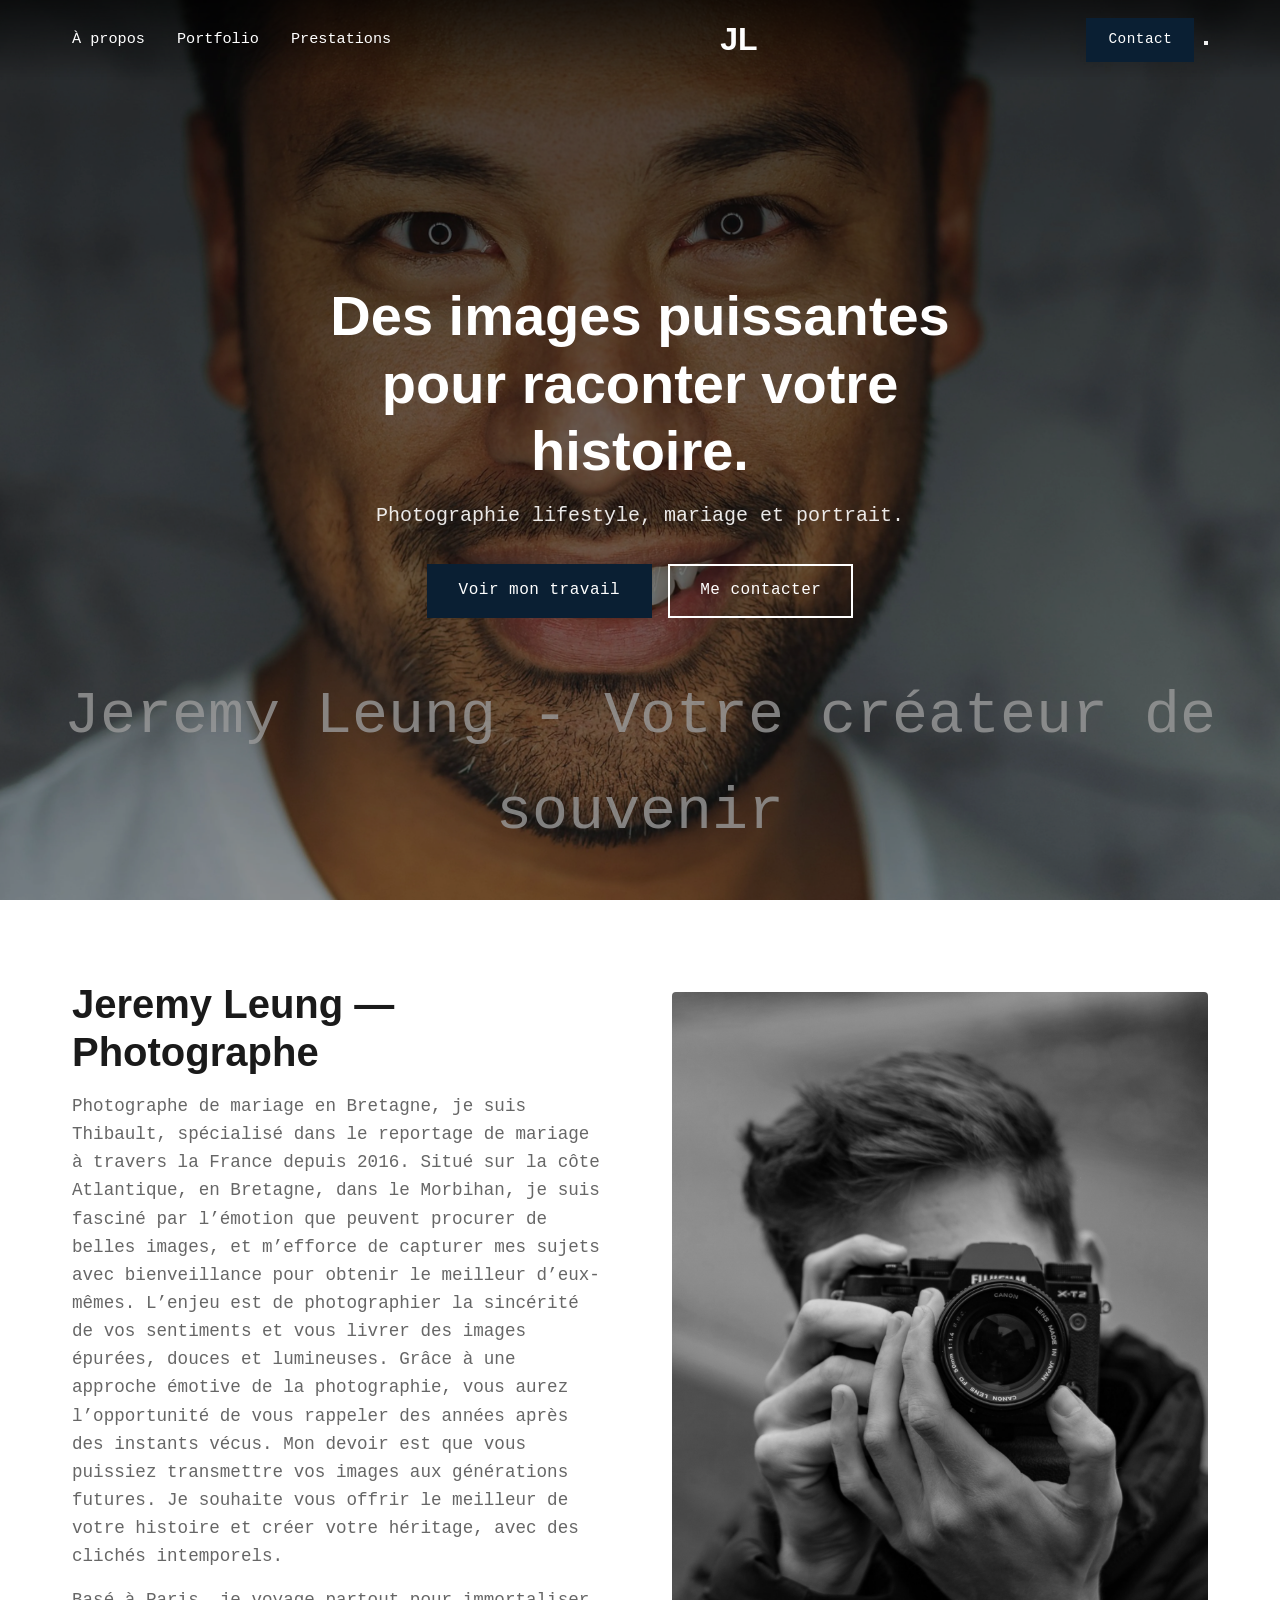
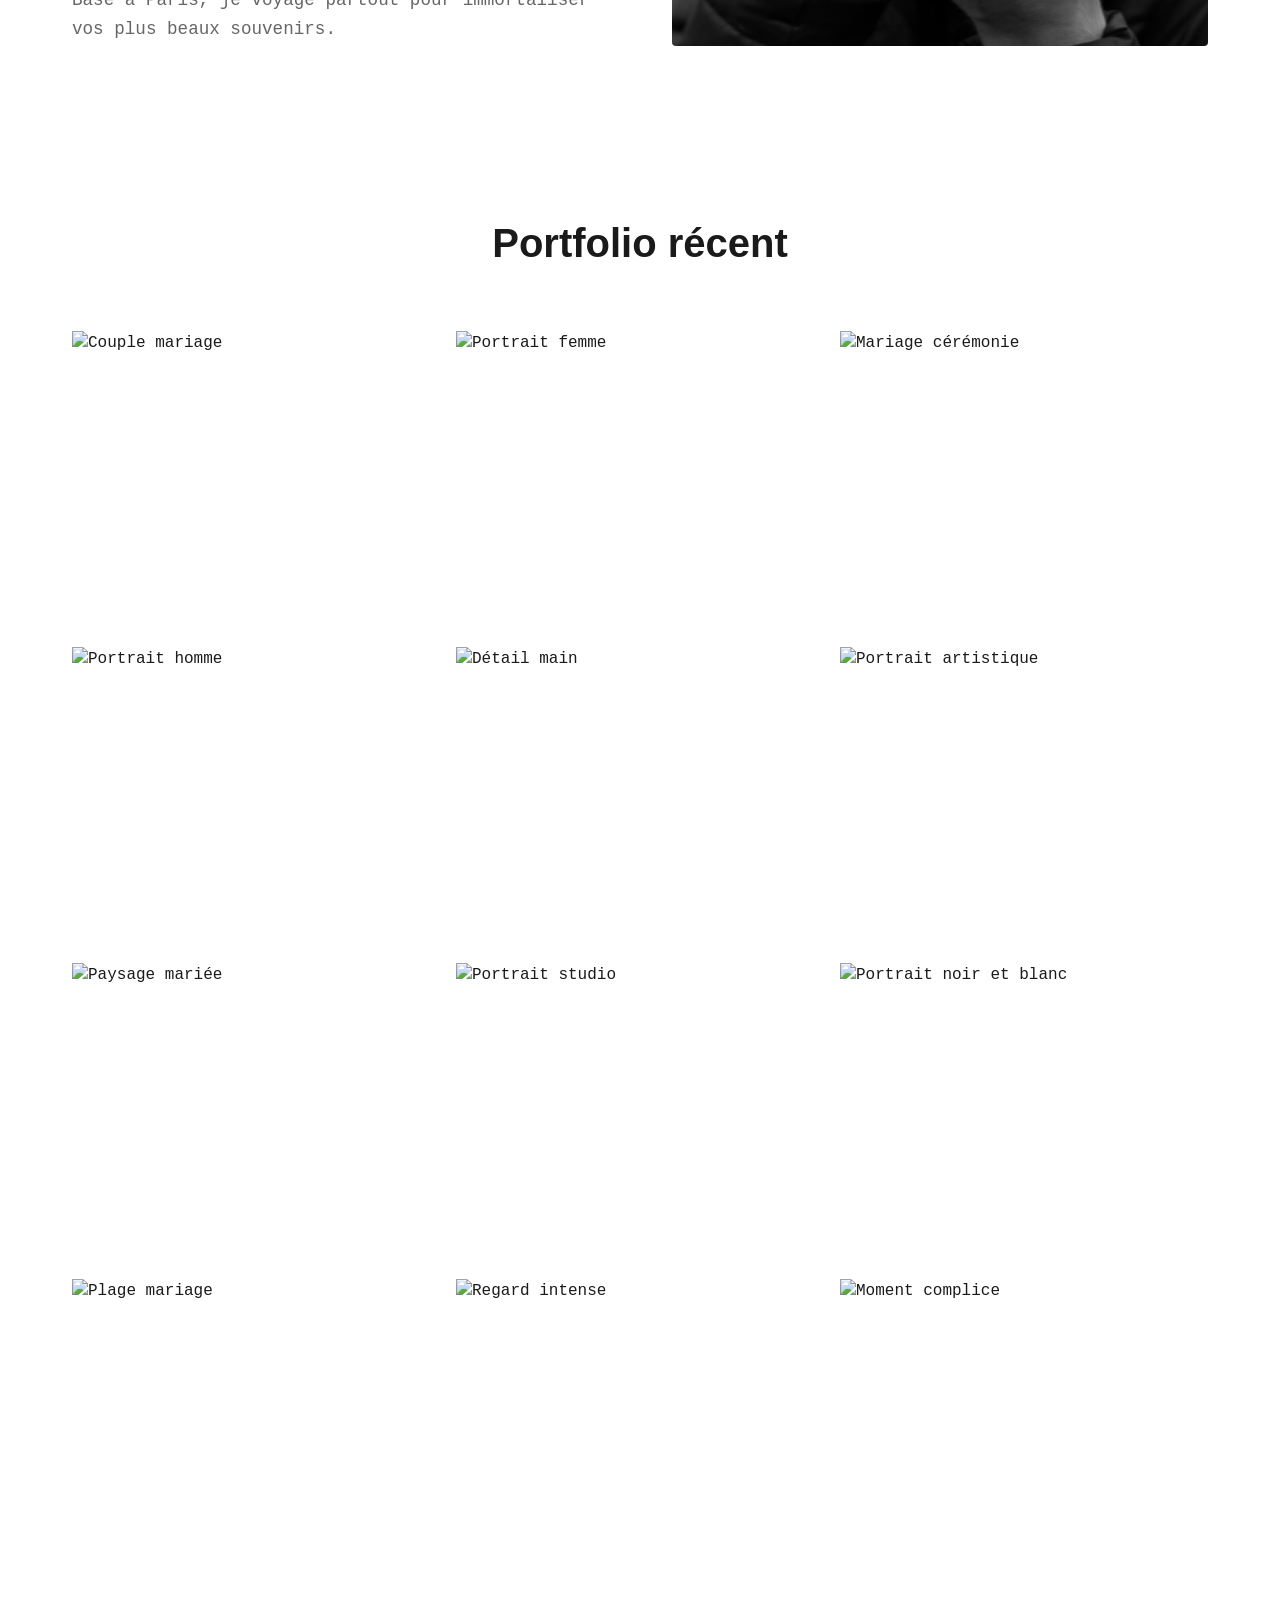
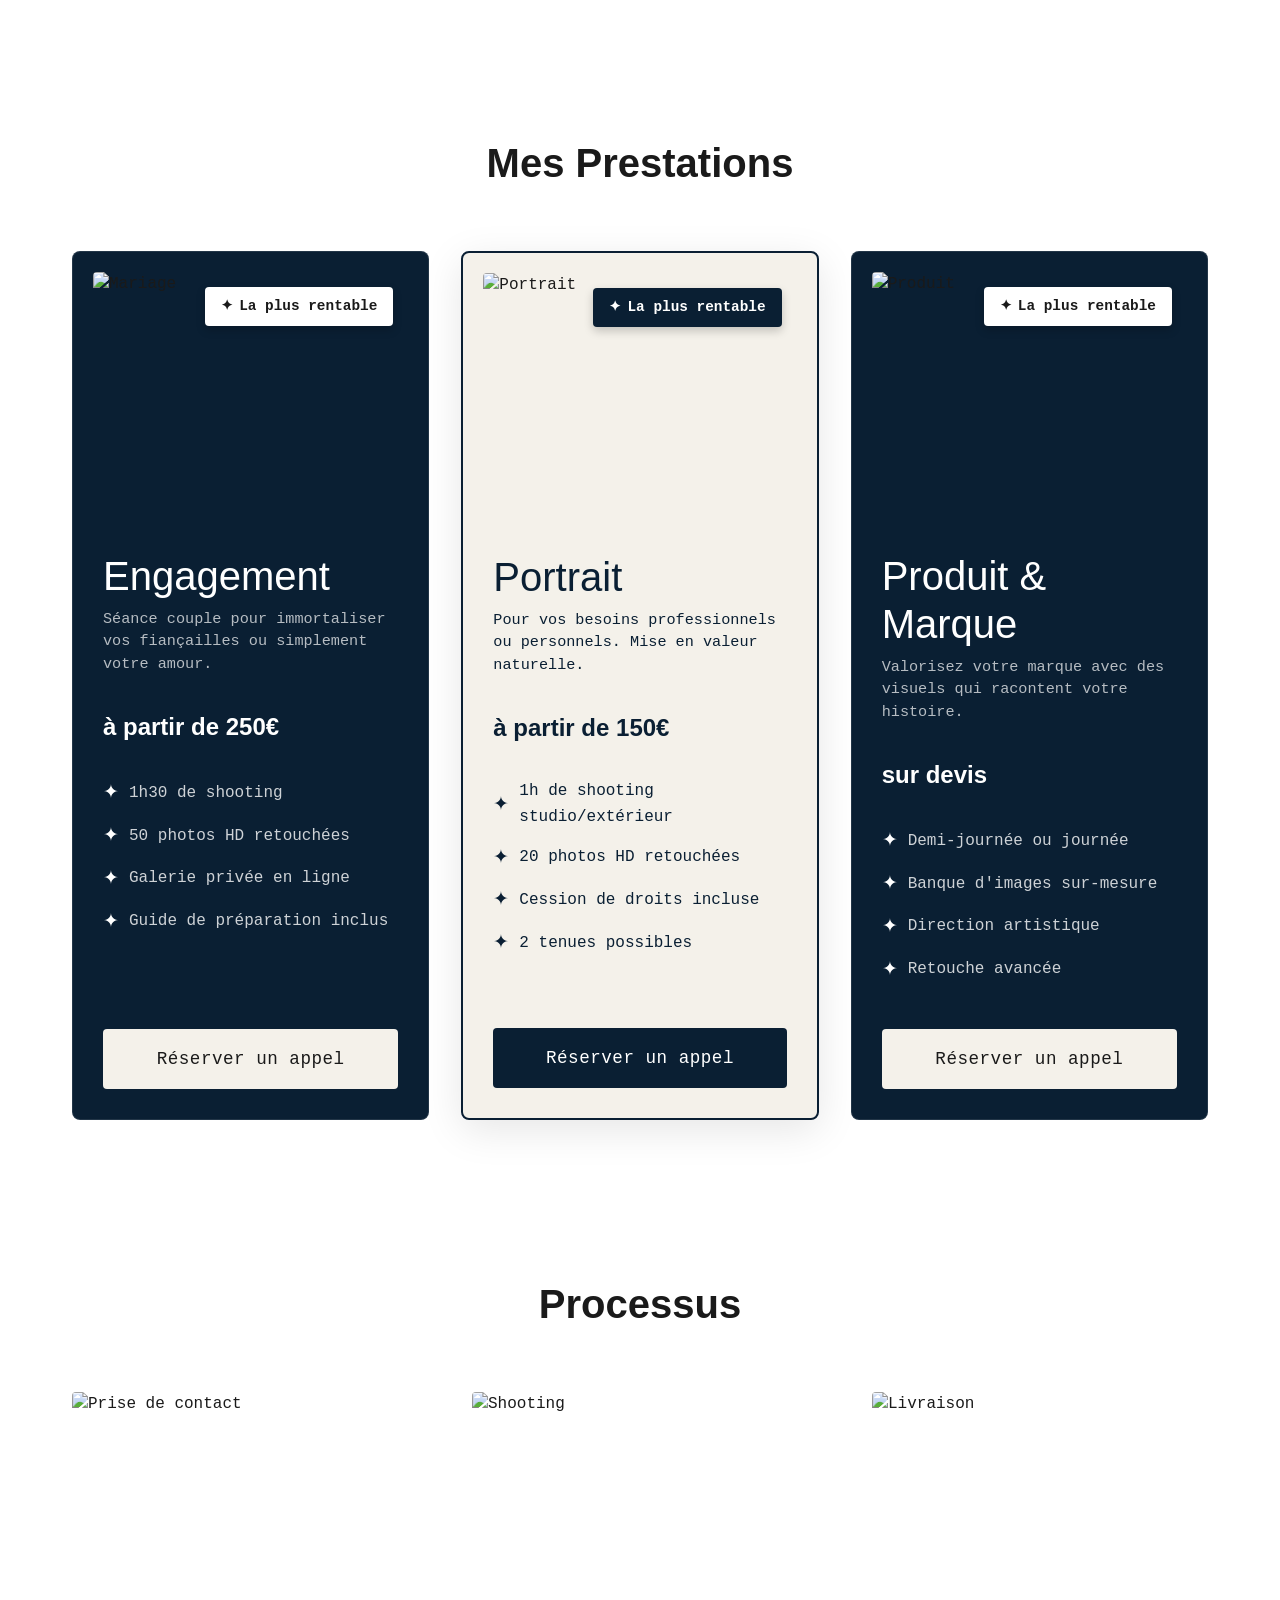
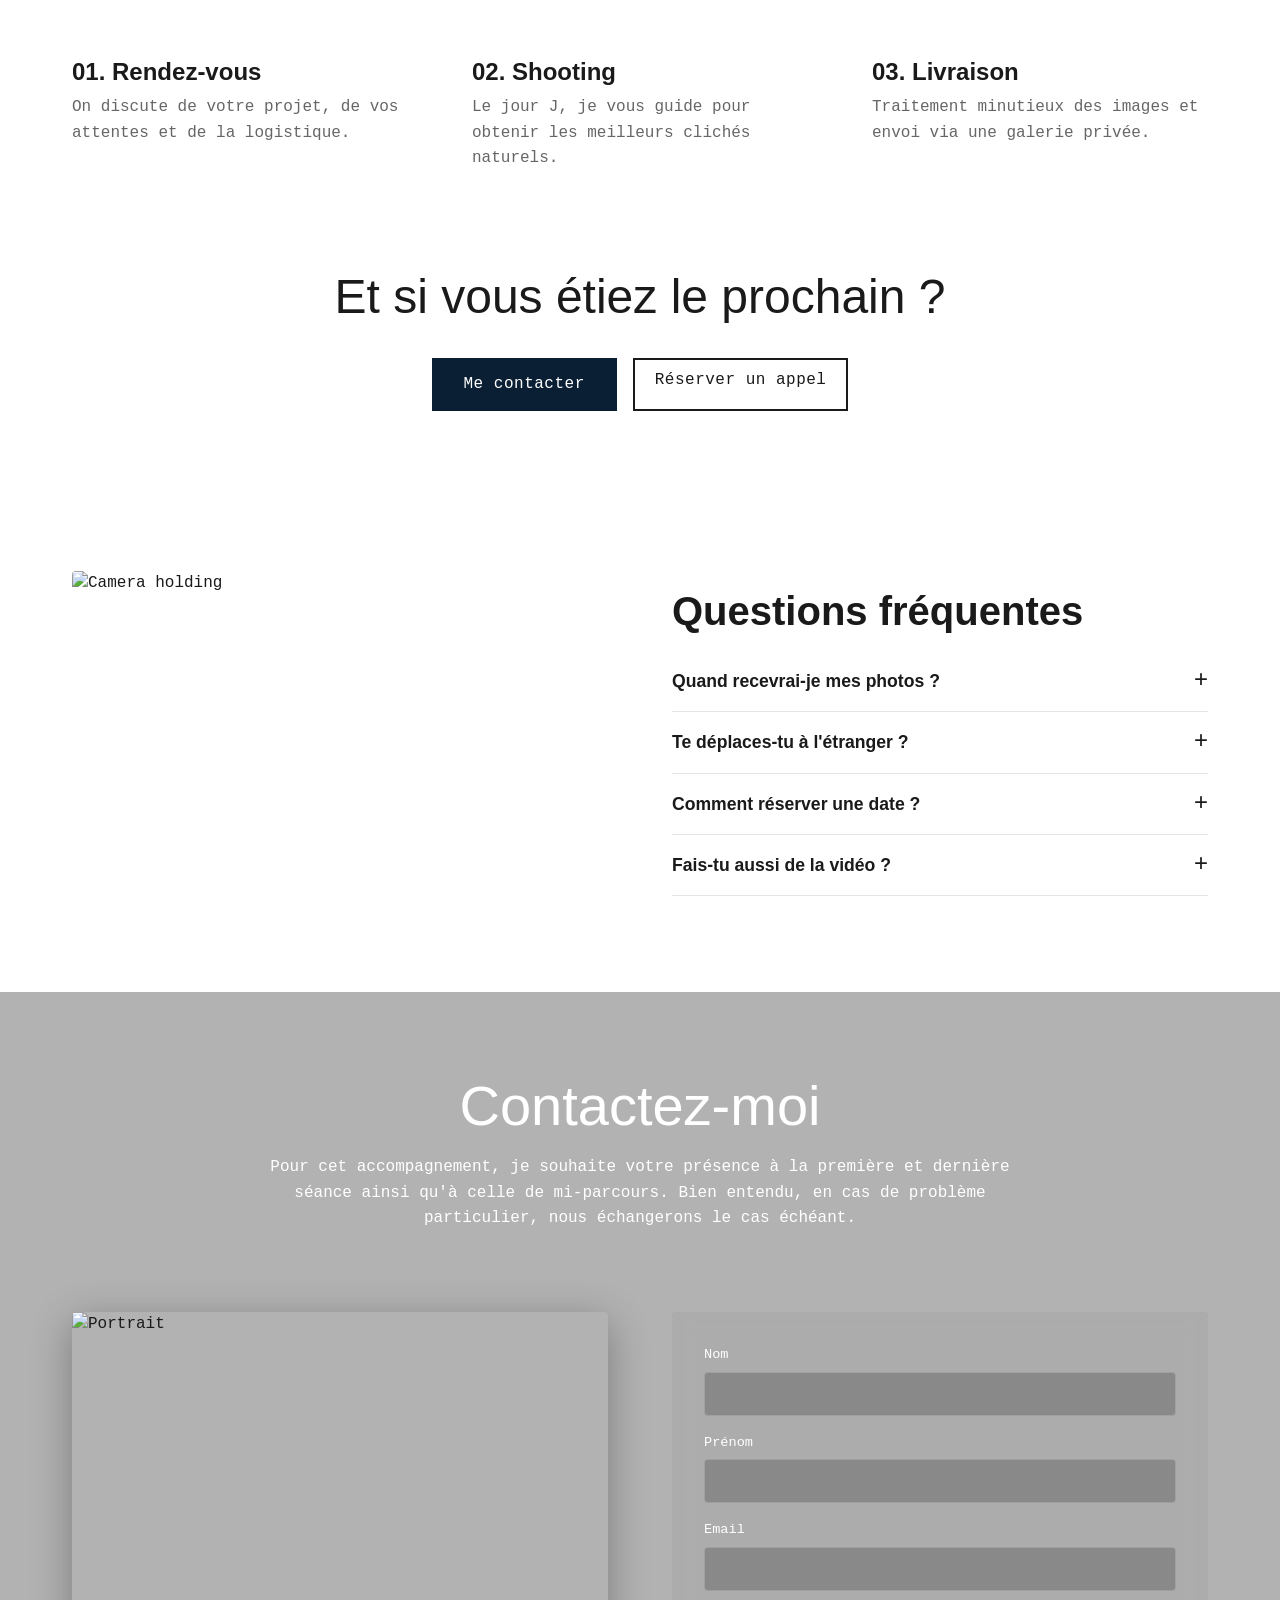
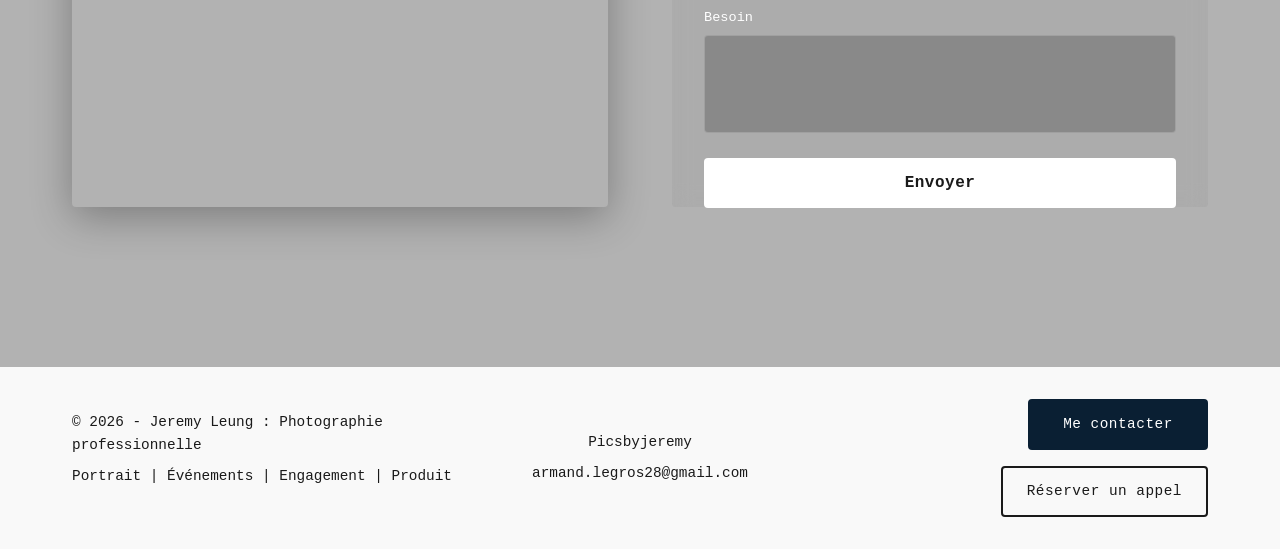
==== commit 39ee2b2c: "Add files via upload" ====
--- a/index.html
+++ b/index.html
@@ -41,7 +41,7 @@
     <header class="site-header">
       <div class="container header-container">
         <nav class="nav-left">
-          <ul>
+          <ul class="nav-menu">
             <li><a href="#about">À propos</a></li>
             <li><a href="#gallery">Portfolio</a></li>
             <li><a href="#services">Prestations</a></li>
@@ -53,7 +53,12 @@
         </div>
 
         <div class="nav-right">
-          <a href="#contact" class="btn btn-primary">Contact</a>
+          <a href="#contact" class="btn btn-primary d-none-mobile">Contact</a>
+          <button class="burger-menu" aria-label="Menu">
+            <span></span>
+            <span></span>
+            <span></span>
+          </button>
         </div>
       </div>
     </header>
@@ -466,4 +471,3 @@
     <script src="script.js"></script>
   </body>
 </html>
-
